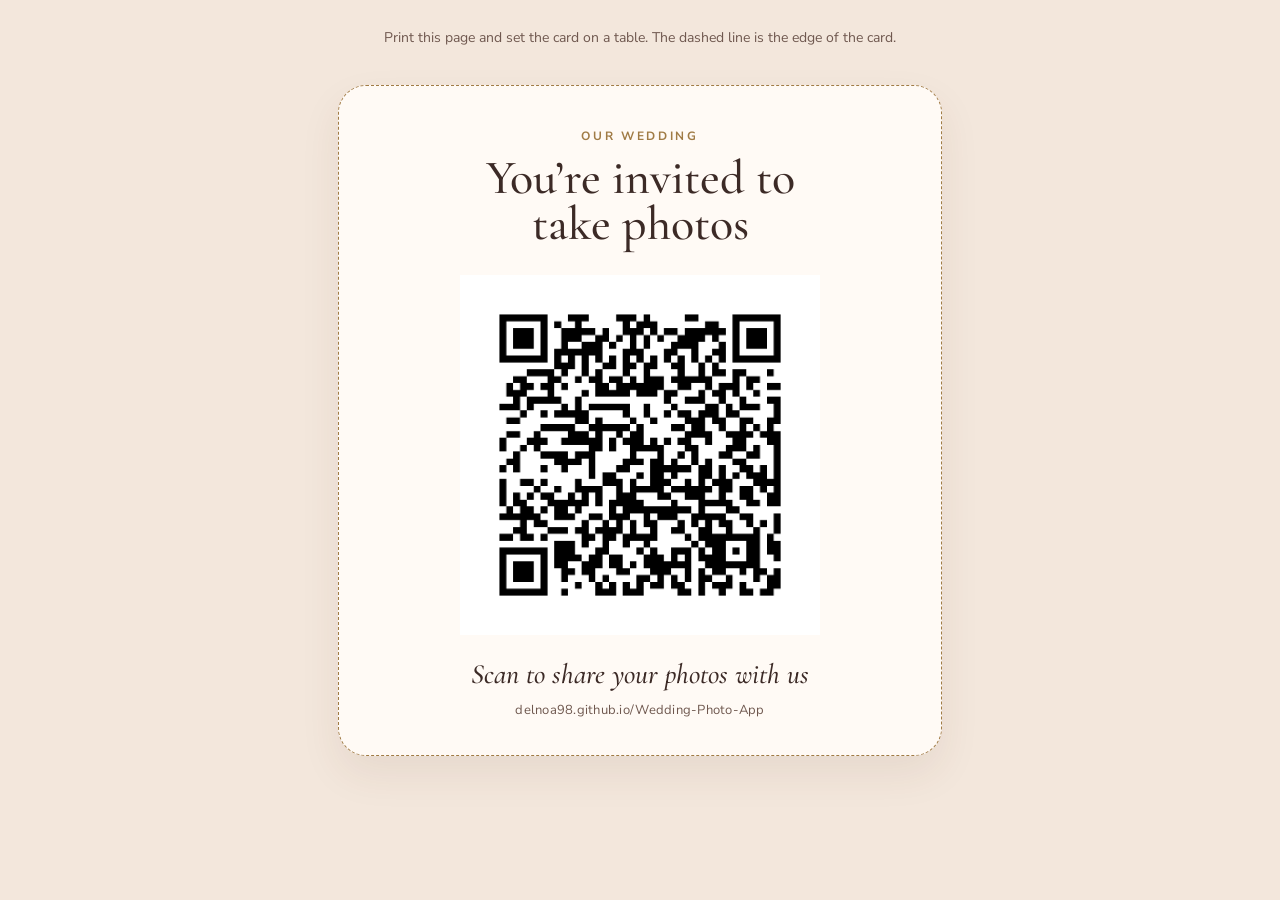
==== qr.html @ db32b25c "Add a static wedding photo page that uploads originals to Drive. Guests take or pick photos on their" ====
<!DOCTYPE html>
<html lang="en">
<head>
  <meta charset="utf-8">
  <meta name="viewport" content="width=device-width, initial-scale=1">
  <title>Scan to share your photos with us</title>
  <link rel="preconnect" href="https://fonts.googleapis.com">
  <link rel="preconnect" href="https://fonts.gstatic.com" crossorigin>
  <link href="https://fonts.googleapis.com/css2?family=Cormorant+Garamond:ital,wght@0,500;0,600;1,500&family=Nunito+Sans:wght@400;600;700&display=swap" rel="stylesheet">
  <style>
    :root {
      --ink: #3c2a26;
      --muted: #6f584f;
      --gold: #a07b45;
      --paper: #f3e7dc;
      --line: #e4d3c4;
    }

    * { box-sizing: border-box; }

    body {
      margin: 0;
      min-height: 100vh;
      color: var(--ink);
      font-family: "Nunito Sans", "Segoe UI", sans-serif;
      background: var(--paper);
    }

    .hint {
      max-width: 36rem;
      margin: 0 auto;
      padding: 28px 20px 0;
      text-align: center;
      color: var(--muted);
      font-size: 14px;
    }

    .sheet {
      width: min(100% - 32px, 640px);
      margin: 20px auto 40px;
      padding: 18px;
    }

    .card {
      background: #fffaf5;
      border: 1px dashed var(--gold);
      border-radius: 28px;
      padding: 42px 32px 36px;
      text-align: center;
      box-shadow: 0 18px 40px rgba(92, 52, 38, 0.08);
    }

    .eyebrow {
      margin: 0;
      font-size: 12px;
      font-weight: 700;
      letter-spacing: 0.22em;
      text-transform: uppercase;
      color: var(--gold);
    }

    h1 {
      margin: 12px auto 0;
      max-width: 16ch;
      font-family: "Cormorant Garamond", Palatino, Georgia, serif;
      font-size: 48px;
      font-weight: 500;
      line-height: 0.95;
    }

    .qr {
      width: min(100%, 360px);
      height: auto;
      margin: 28px auto 0;
      display: block;
      background: white;
      padding: 12px;
    }

    .caption {
      margin: 22px 0 0;
      font-family: "Cormorant Garamond", Palatino, Georgia, serif;
      font-size: 28px;
      font-style: italic;
      font-weight: 500;
    }

    .url {
      margin: 10px 0 0;
      color: var(--muted);
      font-size: 13px;
      letter-spacing: 0.02em;
    }

    @page {
      size: letter;
      margin: 0.6in;
    }

    @media print {
      body { background: white; }
      .hint { display: none; }
      .sheet { width: auto; margin: 0; padding: 0; }
      .card { box-shadow: none; border-style: solid; }
    }
  </style>
</head>
<body>
  <p class="hint">Print this page and set the card on a table. The dashed line is the edge of the card.</p>
  <div class="sheet">
    <article class="card">
      <p class="eyebrow">Our wedding</p>
      <h1>You’re invited to take photos</h1>
      <img class="qr" src="qr.png" width="720" height="720" alt="QR code for https://delnoa98.github.io/Wedding-Photo-App/">
      <p class="caption">Scan to share your photos with us</p>
      <p class="url">delnoa98.github.io/Wedding-Photo-App</p>
    </article>
  </div>
</body>
</html>
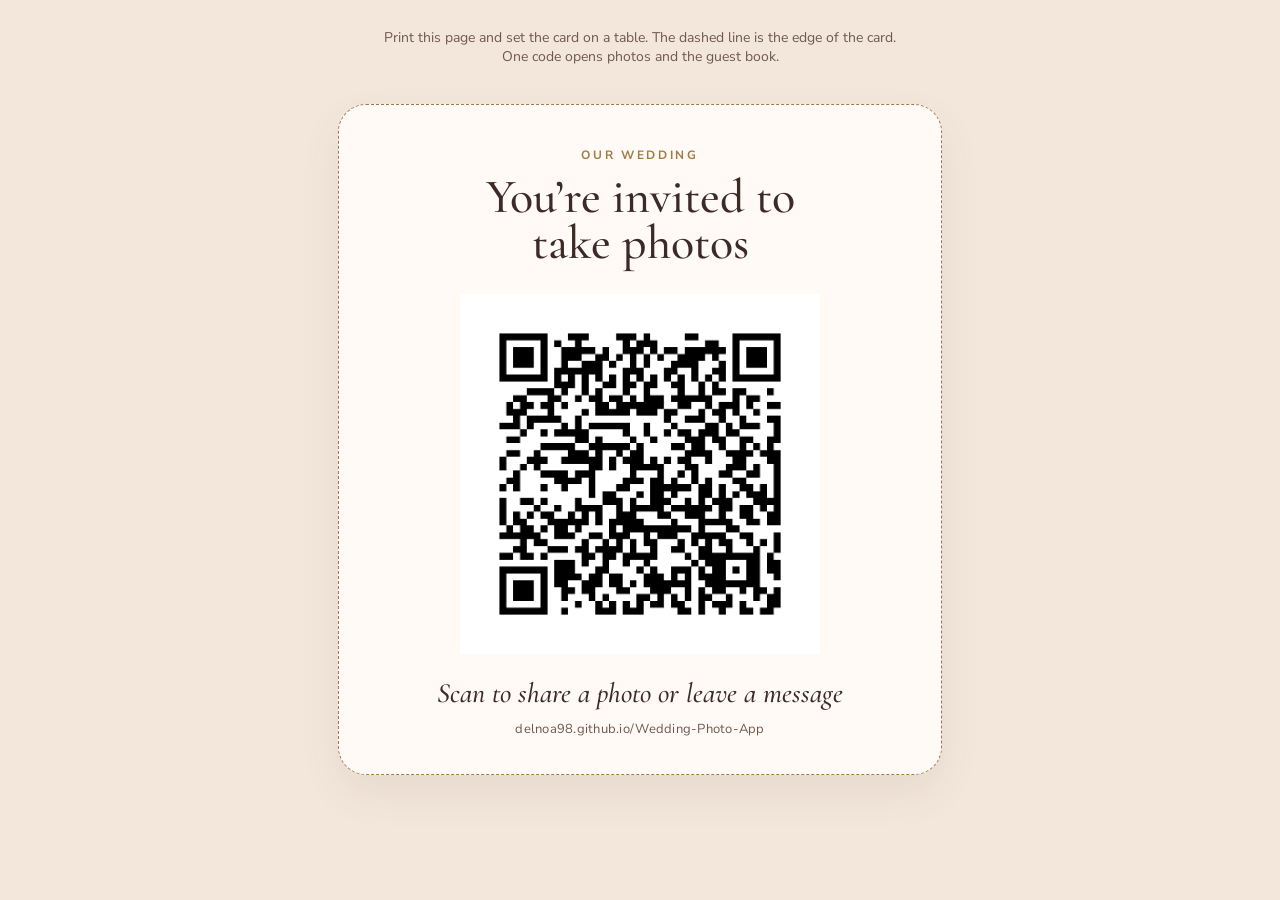
==== commit 29e6afcc: "Add a guest book with typed notes and voice recordings. Guests can leave a name, a message, and an o" ====
--- a/qr.html
+++ b/qr.html
@@ -106,13 +106,13 @@
   </style>
 </head>
 <body>
-  <p class="hint">Print this page and set the card on a table. The dashed line is the edge of the card.</p>
+    <p class="hint">Print this page and set the card on a table. The dashed line is the edge of the card. One code opens photos and the guest book.</p>
   <div class="sheet">
     <article class="card">
       <p class="eyebrow">Our wedding</p>
       <h1>You’re invited to take photos</h1>
       <img class="qr" src="qr.png" width="720" height="720" alt="QR code for https://delnoa98.github.io/Wedding-Photo-App/">
-      <p class="caption">Scan to share your photos with us</p>
+      <p class="caption">Scan to share a photo or leave a message</p>
       <p class="url">delnoa98.github.io/Wedding-Photo-App</p>
     </article>
   </div>
